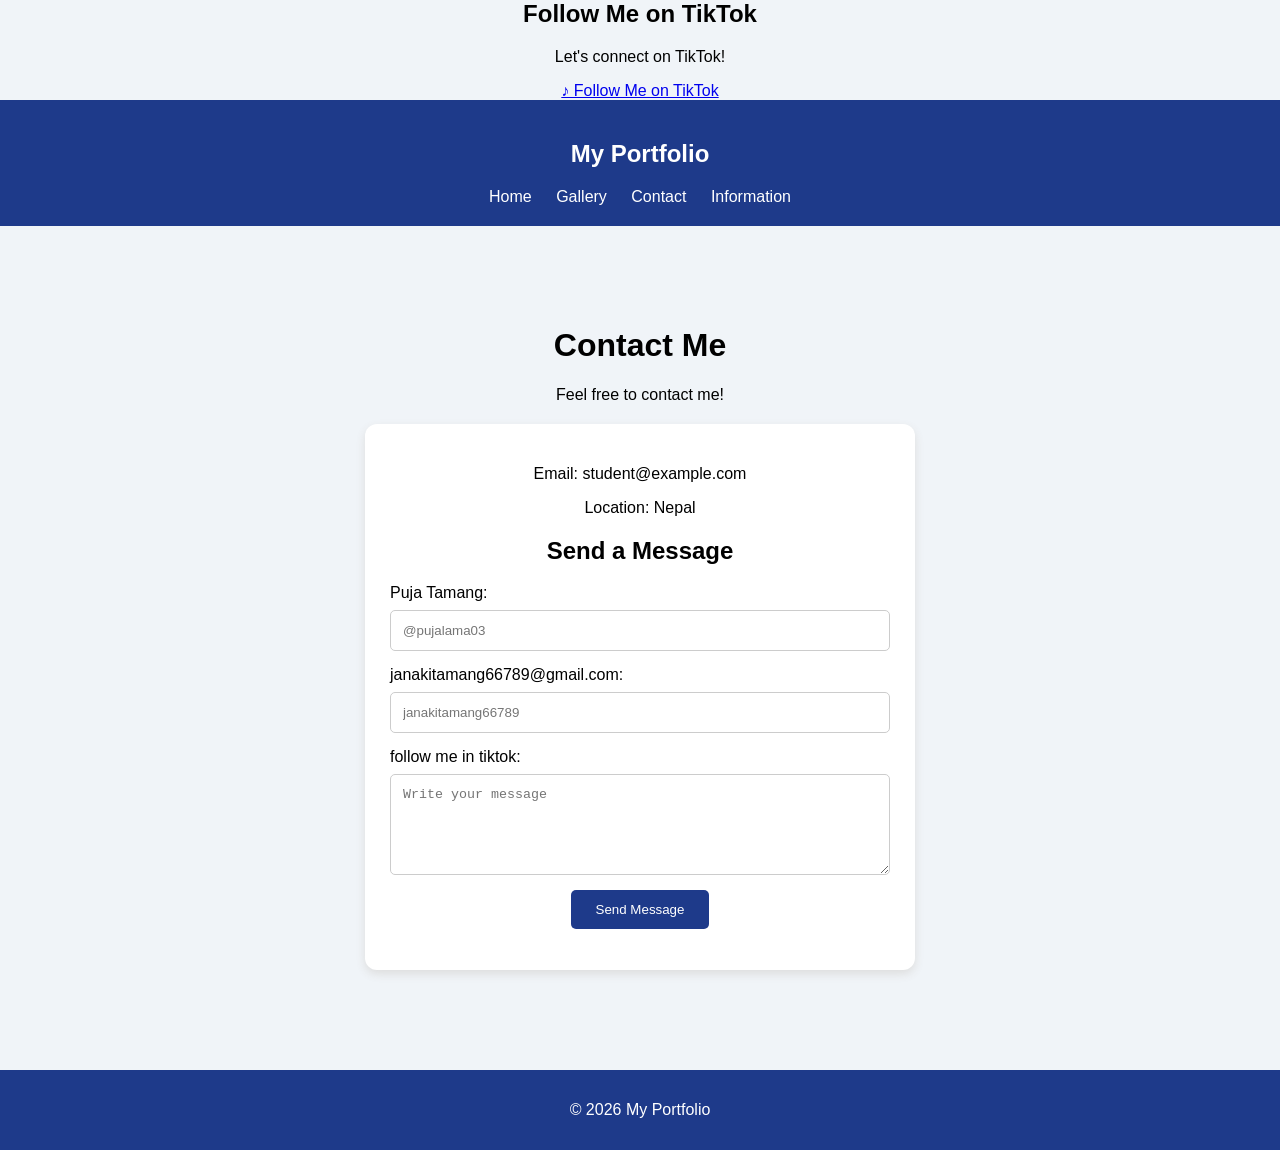
==== contact.html @ 9c74b2a9 "Add files via upload" ====
<h2>Follow Me on TikTok</h2>

<p>Let's connect on TikTok!</p>

<a class="tiktok-button"
   href="https://www.tiktok.com/@pujalama03"
   target="_blank"
   rel="noopener noreferrer">
    ♪ Follow Me on TikTok
</a><!DOCTYPE html>
<html lang="en">
<head>
    <meta charset="UTF-8">
    <meta name="viewport" content="width=device-width, initial-scale=1.0">
    <title>Contact - My Portfolio</title>
    <link rel="stylesheet" href="style.css">
</head>
<body>

<nav>
    <h2>My Portfolio</h2>
    <a href="index.html">Home</a>
    <a href="gallery.html">Gallery</a>
    <a href="contact.html">Contact</a>
    <a href="information.html">Information</a>
</nav>

<main>
    <h1>Contact Me</h1>
    <p>Feel free to contact me!</p>

    <div class="contact-box">
        <p>Email: student@example.com</p>
        <p>Location: Nepal</p>

        <h2>Send a Message</h2>

        <form>
            <label for="name">Puja Tamang:</label>
            <input type="text" id="@pujalama03"
                   placeholder="@pujalama03" required>

            <label for="email">janakitamang66789@gmail.com:</label>
            <input type="email" id="email"
                   placeholder="janakitamang66789" required>

            <label for="message">follow me in tiktok:</label>
            <textarea id="message" rows="5"
                      placeholder="Write your message"
                      required></textarea>

            <button type="submit">Send Message</button>
        </form>
    </div>
</main>

<footer>
    <p>&copy; 2026 My Portfolio</p>
</footer>

</body>
</html>
---- style.css ----
grid-template-columns: repeat(2, 1fr);
    gap: 20px;
    max-width: 800px;
    margin: 30px auto;
}

.gallery img {
    width: 100%;
    height: 220px;
    object-fit: cover;
    border-radius: 10px;
    box-shadow: 0 4px 8px #cccccc;
}

/* Contact Page */
.contact-box {
    background: white;
    max-width: 500px;
    margin: 20px auto;
    padding: 25px;
    border-radius: 12px;
    box-shadow: 0 4px 10px #dddddd;.tiktok-button {
    display: inline-block;
    background-color: #000000;
    color: #ffffff;
    padding: 14px 25px;
    text-decoration: none;
    border-radius: 8px;
    font-size: 16px;
    font-weight: bold;
    margin: 15px;
    border: 2px solid #ff0050;
    transition: 0.3s;
}

.tiktok-button:hover {
    background-color: #ff0050;
    color: white;
    transform: scale(1.05);
}
}

.contact-box label {
    display: block;
    text-align: left;
    margin-top: 15px;
}

.contact-box input,
.contact-box textarea {
    width: 100%;
    box-sizing: border-box;
    padding: 12px;
    margin-top: 8px;
    border: 1px solid #cccccc;
    border-radius: 5px;
}

.contact-box button {
    background: #1e3a8a;
    color: white;
    border: none;
    padding: 12px 25px;
    margin-top: 15px;
    border-radius: 5px;
    cursor: pointer;
}

.contact-box button:hover {
    background: #2563eb;
}

/* Information Page */
.info-box {
    background: white;
    max-width: 700px;
    margin: 20px auto;
    padding: 25px;
    border-radius: 12px;
    box-shadow: 0 4px 10px #dddddd;
}

.info-box h2 {
    color: #1e3a8a;
}

/* Mobile Responsive */
@media (max-width: 600px) {
    .gallery {
        grid-template-columns: 1fr;
    }

    main {
        padding: 30px 15px;
    }
}body {
    margin: 0;
    font-family: Arial, sans-serif;
    text-align: center;
    background-color: #f0f4f8;
}

nav {
    background-color: #1e3a8a;
    padding: 20px;
    color: white;
}

nav a {
    color: white;
    margin: 10px;
    text-decoration: none;
}

nav a:hover {
    text-decoration: underline;
}

main {
    padding: 80px 20px;
    min-height: 250px;
}

footer {
    background-color: #1e3a8a;
    color: white;
    padding: 15px;
}

@media (max-width: 600px) {
    nav a {
        display: inline-block;
        margin: 8px;
    }
}
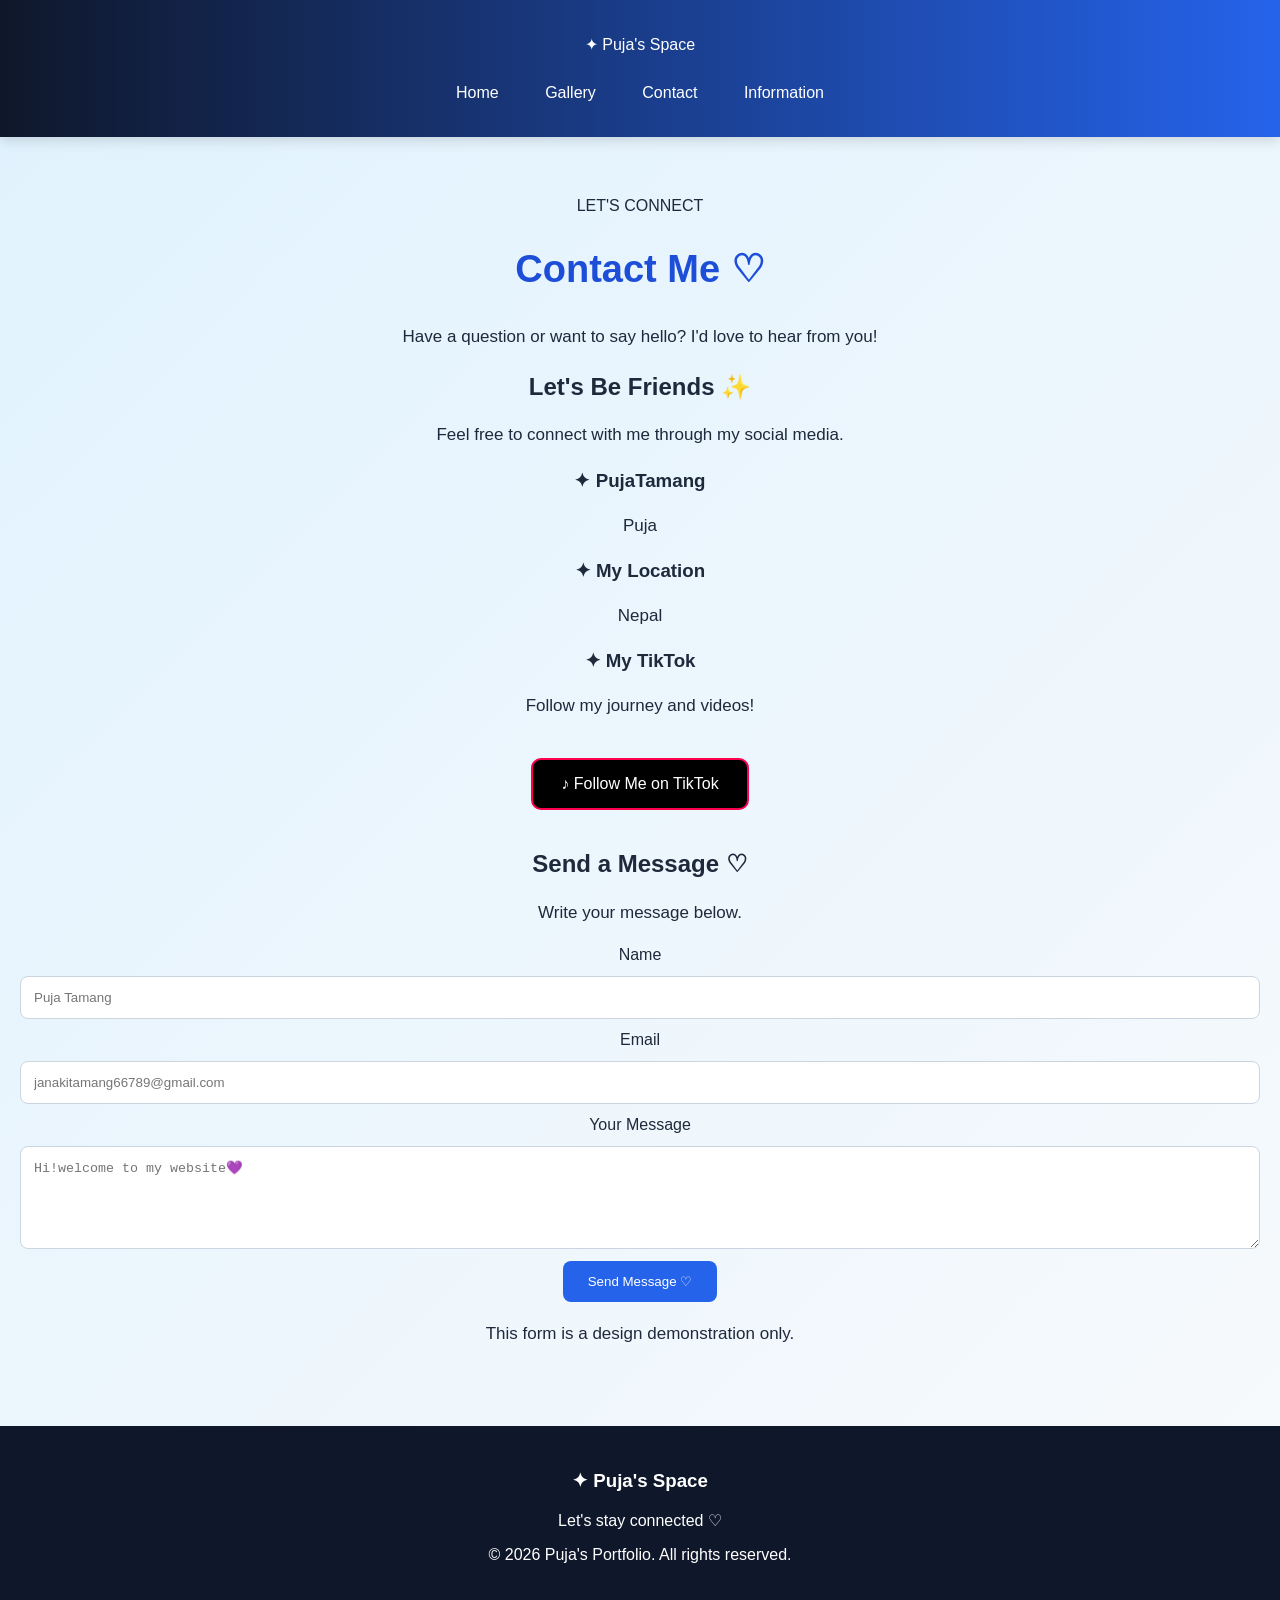
==== commit b5c1d36c: "Update contact.html" ====
--- a/contact.html
+++ b/contact.html
@@ -1,62 +1,104 @@
-<h2>Follow Me on TikTok</h2>
-
-<p>Let's connect on TikTok!</p>
-
-<a class="tiktok-button"
-   href="https://www.tiktok.com/@pujalama03"
-   target="_blank"
-   rel="noopener noreferrer">
-    ♪ Follow Me on TikTok
-</a><!DOCTYPE html>
+<!DOCTYPE html>
 <html lang="en">
 <head>
     <meta charset="UTF-8">
     <meta name="viewport" content="width=device-width, initial-scale=1.0">
-    <title>Contact - My Portfolio</title>
+    <title>Contact | Puja's Portfolio</title>
     <link rel="stylesheet" href="style.css">
 </head>
 <body>
 
-<nav>
-    <h2>My Portfolio</h2>
-    <a href="index.html">Home</a>
-    <a href="gallery.html">Gallery</a>
-    <a href="contact.html">Contact</a>
-    <a href="information.html">Information</a>
+<nav class="navbar">
+    <a class="logo" href="index.html">✦ Puja's Space</a>
+    <div class="nav-links">
+        <a href="index.html">Home</a>
+        <a href="gallery.html">Gallery</a>
+        <a class="active" href="contact.html">Contact</a>
+        <a href="information.html">Information</a>
+    </div>
 </nav>
 
 <main>
-    <h1>Contact Me</h1>
-    <p>Feel free to contact me!</p>
+    <section class="page-header">
+        <span class="eyebrow">LET'S CONNECT</span>
+        <h1>Contact Me ♡</h1>
+        <p>
+            Have a question or want to say hello?
+            I'd love to hear from you!
+        </p>
+    </section>
 
-    <div class="contact-box">
-        <p>Email: student@example.com</p>
-        <p>Location: Nepal</p>
+    <section class="section">
+        <div class="contact-layout">
 
-        <h2>Send a Message</h2>
+            <div class="contact-card">
+                <h2>Let's Be Friends ✨</h2>
+                <p>
+                    Feel free to connect with me
+                    through my social media.
+                </p>
 
-        <form>
-            <label for="name">Puja Tamang:</label>
-            <input type="text" id="@pujalama03"
-                   placeholder="@pujalama03" required>
+                <div class="detail">
+                    <h3>✦ PujaTamang</h3>
+                    <p>Puja</p>
+                </div>
 
-            <label for="email">janakitamang66789@gmail.com:</label>
-            <input type="email" id="email"
-                   placeholder="janakitamang66789" required>
+                <div class="detail">
+                    <h3>✦ My Location</h3>
+                    <p>Nepal</p>
+                </div>
 
-            <label for="message">follow me in tiktok:</label>
-            <textarea id="message" rows="5"
-                      placeholder="Write your message"
-                      required></textarea>
+                <div class="detail">
+                    <h3>✦ My TikTok</h3>
+                    <p>Follow my journey and videos!</p>
+                </div>
 
-            <button type="submit">Send Message</button>
-        </form>
-    </div>
+                <a class="tiktok-button"
+                   href="https://www.tiktok.com/@pujalama03"
+                   target="_blank"
+                   rel="noopener noreferrer">
+                    ♪ Follow Me on TikTok
+                </a>
+            </div>
+
+            <div class="contact-card">
+                <h2>Send a Message ♡</h2>
+                <p>Write your message below.</p>
+
+                <form>
+                    <label for="name">Name</label>
+                    <input type="text" id="name"
+                           placeholder="Puja Tamang"
+                           required>
+
+                    <label for="email">Email</label>
+                    <input type="email" id="email"
+                           placeholder="janakitamang66789@gmail.com"
+                           required>
+
+                    <label for="message">Your Message</label>
+                    <textarea id="message" rows="5"
+                              placeholder="Hi!welcome to my website💜"
+                              required></textarea>
+
+                    <button type="button" class="btn">
+                        Send Message ♡
+                    </button>
+                </form>
+
+                <p class="form-note">
+                    This form is a design demonstration only.
+                </p>
+            </div>
+        </div>
+    </section>
 </main>
 
 <footer>
-    <p>&copy; 2026 My Portfolio</p>
+    <h3>✦ Puja's Space</h3>
+    <p>Let's stay connected ♡</p>
+    <p>© 2026 Puja's Portfolio. All rights reserved.</p>
 </footer>
 
 </body>
-</html>+</html>
--- a/style.css
+++ b/style.css
@@ -1,87 +1,141 @@
- grid-template-columns: repeat(2, 1fr);
-    gap: 20px;
-    max-width: 800px;
-    margin: 30px auto;
+/* General Design */
+* {
+    box-sizing: border-box;
+}
+
+body {
+    margin: 0;
+    font-family: Arial, sans-serif;
+    background: linear-gradient(135deg, #e0f2fe, #f8fafc);
+    color: #1e293b;
+    text-align: center;
+}
+
+/* Navigation Bar */
+nav {
+    background: linear-gradient(90deg, #0f172a, #2563eb);
+    padding: 20px;
+    box-shadow: 0 4px 12px #0002;
+}
+
+nav h2 {
+    color: white;
+    font-size: 28px;
+}
+
+nav a {
+    display: inline-block;
+    color: white;
+    text-decoration: none;
+    padding: 10px 16px;
+    margin: 5px;
+    border-radius: 8px;
+    transition: 0.3s;
+}
+
+nav a:hover {
+    background: #38bdf8;
+    color: #0f172a;
+}
+
+/* Main Content */
+main {
+    min-height: 65vh;
+    padding: 60px 20px;
+}
+
+main h1 {
+    font-size: 38px;
+    color: #1d4ed8;
+}
+
+main p {
+    font-size: 17px;
+    line-height: 1.8;
+}
+
+/* Gallery */
+.gallery {
+    display: grid;
+    grid-template-columns: repeat(2, 1fr);
+    gap: 25px;
+    max-width: 900px;
+    margin: 35px auto;
 }
 
 .gallery img {
     width: 100%;
-    height: 220px;
-    object-fit: cover;
-    border-radius: 10px;
-    box-shadow: 0 4px 8px #cccccc;
-}
-
-/* Contact Page */
-.contact-box {
-    background: white;
-    max-width: 500px;
-    margin: 20px auto;
-    padding: 25px;
-    border-radius: 12px;
-    box-shadow: 0 4px 10px #dddddd;.tiktok-button {
-    display: inline-block;
-    background-color: #000000;
-    color: #ffffff;
-    padding: 14px 25px;
-    text-decoration: none;
-    border-radius: 8px;
-    font-size: 16px;
-    font-weight: bold;
-    margin: 15px;
-    border: 2px solid #ff0050;
+    height: auto;
+    object-fit: contain;
+    border-radius: 15px;
+    box-shadow: 0 8px 20px #0002;
     transition: 0.3s;
 }
 
-.tiktok-button:hover {
-    background-color: #ff0050;
-    color: white;
-    transform: scale(1.05);
-}
+.gallery img:hover {
+    transform: scale(1.04);
 }
 
-.contact-box label {
-    display: block;
-    text-align: left;
-    margin-top: 15px;
+/* Information Box */
+.info-box,
+.contact-box {
+    max-width: 700px;
+    margin: 30px auto;
+    background: white;
+    padding: 35px;
+    border-radius: 18px;
+    box-shadow: 0 8px 25px #0002;
 }
 
-.contact-box input,
-.contact-box textarea {
-    width: 100%;
-    box-sizing: border-box;
-    padding: 12px;
-    margin-top: 8px;
-    border: 1px solid #cccccc;
-    border-radius: 5px;
+.info-box h2 {
+    color: #2563eb;
 }
 
-.contact-box button {
-    background: #1e3a8a;
+/* Contact Form */
+input,
+textarea {
+    display: block;
+    width: 100%;
+    padding: 13px;
+    margin: 12px auto;
+    border: 1px solid #cbd5e1;
+    border-radius: 8px;
+}
+
+button {
+    background: #2563eb;
     color: white;
     border: none;
-    padding: 12px 25px;
-    margin-top: 15px;
-    border-radius: 5px;
+    padding: 13px 25px;
+    border-radius: 8px;
     cursor: pointer;
 }
 
-.contact-box button:hover {
-    background: #2563eb;
+button:hover {
+    background: #1d4ed8;
 }
 
-/* Information Page */
-.info-box {
-    background: white;
-    max-width: 700px;
-    margin: 20px auto;
-    padding: 25px;
-    border-radius: 12px;
-    box-shadow: 0 4px 10px #dddddd;
+/* TikTok Button */
+.tiktok-button {
+    display: inline-block;
+    background: #000;
+    color: white;
+    padding: 15px 28px;
+    border-radius: 10px;
+    text-decoration: none;
+    border: 2px solid #ff0050;
+    margin: 20px;
 }
 
-.info-box h2 {
-    color: #1e3a8a;
+.tiktok-button:hover {
+    background: #ff0050;
+}
+
+/* Footer */
+footer {
+    background: #0f172a;
+    color: white;
+    padding: 25px;
 }
 
 /* Mobile Responsive */
@@ -90,46 +144,11 @@
         grid-template-columns: 1fr;
     }
 
-    main {
-        padding: 30px 15px;
+    main h1 {
+        font-size: 28px;
     }
-}body {
-    margin: 0;
-    font-family: Arial, sans-serif;
-    text-align: center;
-    background-color: #f0f4f8;
+
+    nav a {
+        padding: 8px;
+    }
 }
-
-nav {
-    background-color: #1e3a8a;
-    padding: 20px;
-    color: white;
-}
-
-nav a {
-    color: white;
-    margin: 10px;
-    text-decoration: none;
-}
-
-nav a:hover {
-    text-decoration: underline;
-}
-
-main {
-    padding: 80px 20px;
-    min-height: 250px;
-}
-
-footer {
-    background-color: #1e3a8a;
-    color: white;
-    padding: 15px;
-}
-
-@media (max-width: 600px) {
-    nav a {
-        display: inline-block;
-        margin: 8px;
-    }
-}
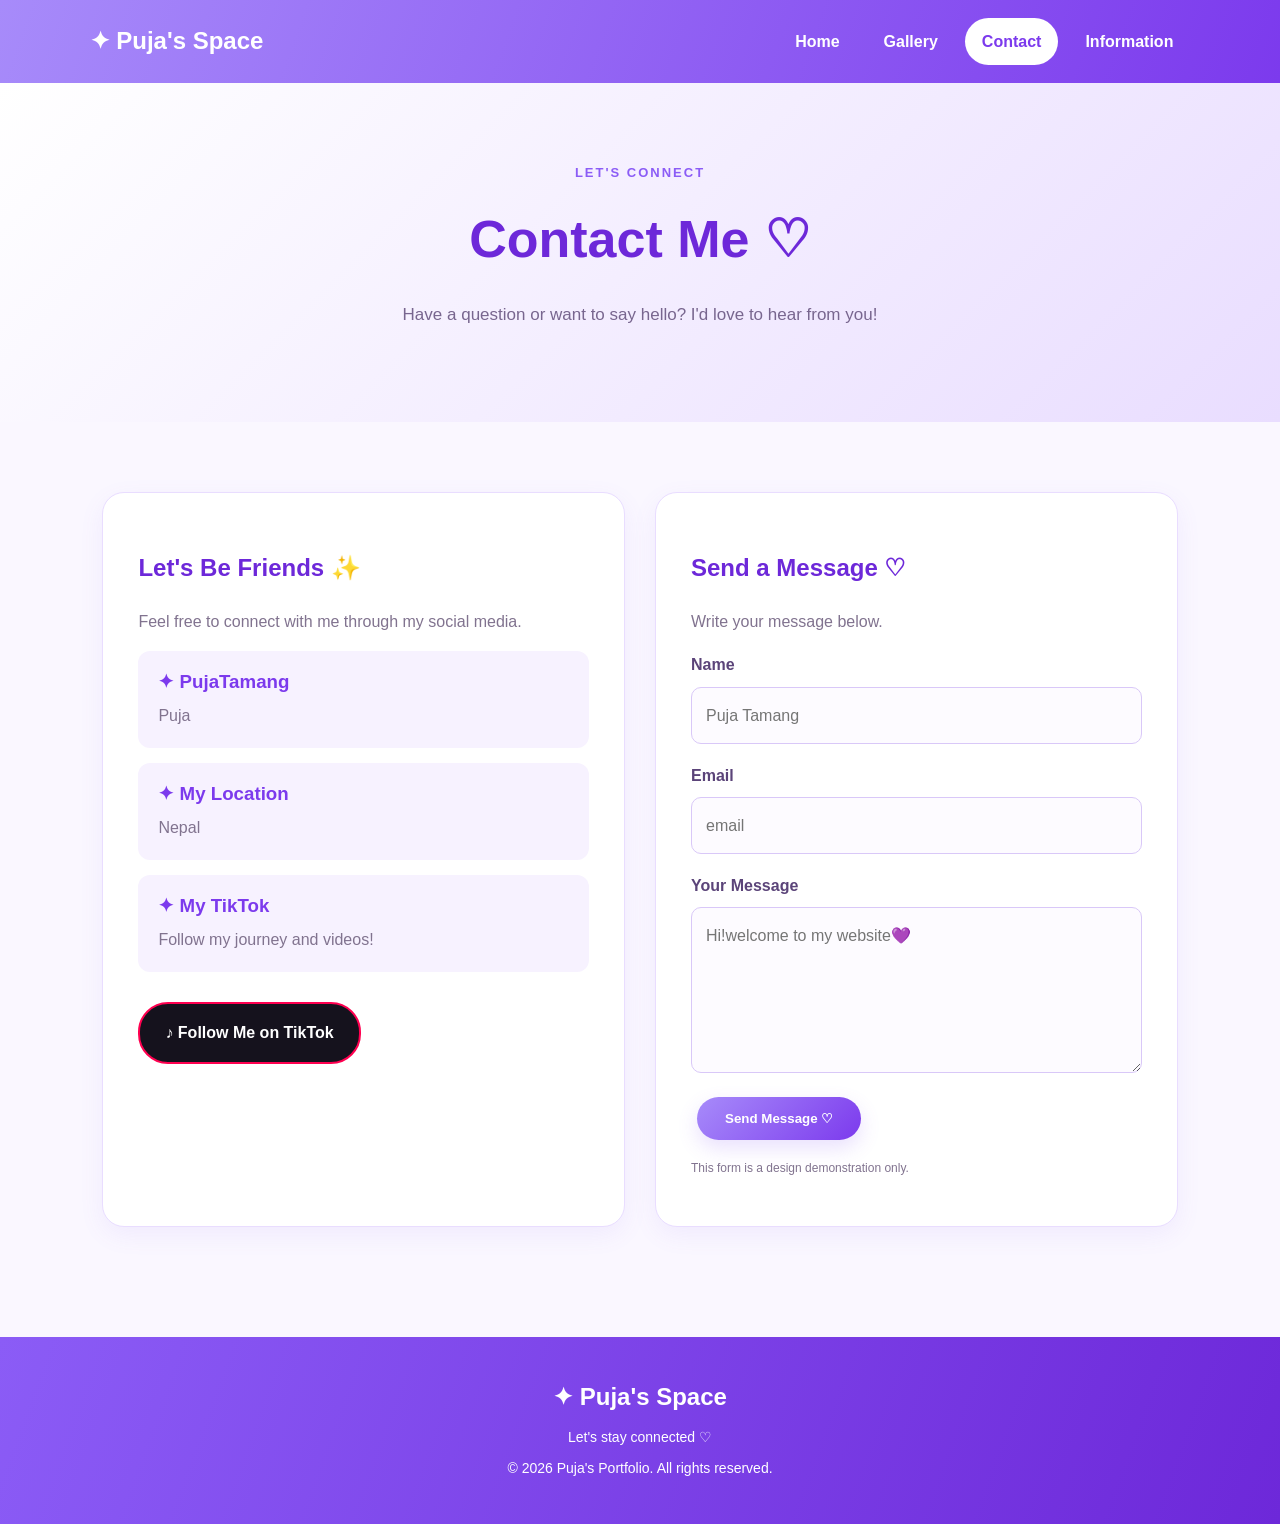
==== commit 527133e2: "Update contact.html" ====
--- a/contact.html
+++ b/contact.html
@@ -73,7 +73,7 @@
 
                     <label for="email">Email</label>
                     <input type="email" id="email"
-                           placeholder="janakitamang66789@gmail.com"
+                           placeholder="email"
                            required>
 
                     <label for="message">Your Message</label>
--- a/style.css
+++ b/style.css
@@ -1,154 +1,497 @@
-/* General Design */
+/* ===== GENERAL STYLE ===== */
 * {
     box-sizing: border-box;
 }
 
+html {
+    scroll-behavior: smooth;
+}
+
 body {
     margin: 0;
-    font-family: Arial, sans-serif;
-    background: linear-gradient(135deg, #e0f2fe, #f8fafc);
-    color: #1e293b;
-    text-align: center;
-}
-
-/* Navigation Bar */
-nav {
-    background: linear-gradient(90deg, #0f172a, #2563eb);
-    padding: 20px;
-    box-shadow: 0 4px 12px #0002;
-}
-
-nav h2 {
+    font-family: 'Segoe UI', Arial, sans-serif;
+    background: #faf7ff;
+    color: #35234f;
+    line-height: 1.7;
+}
+
+a {
+    text-decoration: none;
+}
+
+img {
+    max-width: 100%;
+}
+
+/* ===== NAVBAR ===== */
+.navbar {
+    background: linear-gradient(110deg, #a78bfa, #7c3aed);
+    padding: 18px 7%;
+    display: flex;
+    align-items: center;
+    justify-content: space-between;
+    gap: 20px;
+    box-shadow: 0 5px 20px #7c3aed25;
+}
+
+.logo {
+    font-size: 24px;
+    font-weight: 800;
     color: white;
-    font-size: 28px;
-}
-
-nav a {
+}
+
+.nav-links {
+    display: flex;
+    gap: 10px;
+    flex-wrap: wrap;
+}
+
+.nav-links a {
+    color: white;
+    padding: 10px 17px;
+    border-radius: 30px;
+    font-weight: 600;
+    transition: 0.3s;
+}
+
+.nav-links a:hover,
+.nav-links a.active {
+    background: white;
+    color: #7c3aed;
+}
+
+/* ===== HOME HERO ===== */
+.hero {
+    display: flex;
+    align-items: center;
+    justify-content: space-between;
+    gap: 50px;
+    padding: 95px 8%;
+    background: linear-gradient(135deg, #ffffff, #eee5ff);
+    min-height: 520px;
+}
+
+.hero-content {
+    flex: 1;
+}
+
+.eyebrow {
+    color: #8b5cf6;
+    font-size: 13px;
+    font-weight: 800;
+    letter-spacing: 2px;
+}
+
+.hero h1 {
+    font-size: clamp(38px, 5vw, 64px);
+    line-height: 1.2;
+    margin: 20px 0;
+    color: #332052;
+}
+
+.hero h1 span {
+    color: #8b5cf6;
+}
+
+.hero p {
+    font-size: 18px;
+    color: #74658c;
+    max-width: 540px;
+    margin-bottom: 30px;
+}
+
+.hero-photo {
+    flex: 0 1 340px;
+    text-align: center;
+}
+
+.hero-photo img {
+    width: 320px;
+    height: 320px;
+    object-fit: contain;
+    background: white;
+    border: 9px solid #d8b4fe;
+    border-radius: 50%;
+    box-shadow: 0 15px 40px #7c3aed30;
+}
+
+/* ===== BUTTONS ===== */
+.btn {
     display: inline-block;
+    background: linear-gradient(135deg, #a78bfa, #7c3aed);
     color: white;
-    text-decoration: none;
-    padding: 10px 16px;
-    margin: 5px;
-    border-radius: 8px;
+    padding: 14px 28px;
+    border-radius: 30px;
+    font-weight: 700;
+    border: none;
+    cursor: pointer;
+    margin: 6px;
+    box-shadow: 0 8px 20px #8b5cf630;
     transition: 0.3s;
 }
 
-nav a:hover {
-    background: #38bdf8;
-    color: #0f172a;
-}
-
-/* Main Content */
-main {
-    min-height: 65vh;
-    padding: 60px 20px;
-}
-
-main h1 {
-    font-size: 38px;
-    color: #1d4ed8;
-}
-
-main p {
+.btn:hover {
+    transform: translateY(-3px);
+    box-shadow: 0 12px 25px #8b5cf650;
+}
+
+.btn-light {
+    background: white;
+    color: #7c3aed;
+    border: 1px solid #ddd0ff;
+}
+
+/* ===== SECTIONS ===== */
+.section {
+    padding: 70px 8%;
+    max-width: 1400px;
+    margin: auto;
+}
+
+.section-title {
+    text-align: center;
+    font-size: clamp(28px, 4vw, 40px);
+    color: #6d28d9;
+    margin: 15px 0;
+}
+
+.section-subtitle {
+    text-align: center;
+    color: #8a7a9f;
+    margin-bottom: 40px;
+}
+
+/* ===== CARDS ===== */
+.cards {
+    display: grid;
+    grid-template-columns: repeat(3, 1fr);
+    gap: 25px;
+    margin-top: 35px;
+}
+
+.card {
+    display: block;
+    background: white;
+    border: 1px solid #e9ddff;
+    padding: 35px 25px;
+    border-radius: 22px;
+    box-shadow: 0 8px 25px #8b5cf612;
+    text-align: center;
+    color: #44335d;
+    transition: 0.3s;
+}
+
+.card:hover {
+    transform: translateY(-8px);
+    box-shadow: 0 15px 35px #8b5cf625;
+}
+
+.card-icon {
+    width: 65px;
+    height: 65px;
+    display: grid;
+    place-items: center;
+    margin: auto;
+    background: #f1e8ff;
+    color: #7c3aed;
+    font-size: 30px;
+    border-radius: 18px;
+}
+
+.card h3 {
+    color: #6d28d9;
+    font-size: 22px;
+}
+
+.card p {
+    color: #81738f;
+}
+
+.card span {
+    color: #7c3aed;
+    font-weight: bold;
+}
+
+/* ===== QUOTE BOX ===== */
+.quote-box {
+    background: linear-gradient(135deg, #eee5ff, #ffffff);
+    text-align: center;
+    padding: 55px 25px;
+    border-radius: 25px;
+    margin: 55px auto 10px;
+    border: 1px solid #e4d4ff;
+    max-width: 1000px;
+}
+
+.quote-box h2 {
+    color: #6d28d9;
+    font-size: 30px;
+}
+
+.quote-box p {
+    color: #76658e;
+    font-size: 18px;
+}
+
+/* ===== PAGE HEADER ===== */
+.page-header {
+    text-align: center;
+    background: linear-gradient(135deg, #ffffff, #e9ddff);
+    padding: 75px 20px;
+}
+
+.page-header h1 {
+    font-size: clamp(35px, 5vw, 52px);
+    color: #6d28d9;
+    margin: 10px 0;
+}
+
+.page-header p {
+    color: #78668f;
     font-size: 17px;
-    line-height: 1.8;
-}
-
-/* Gallery */
+}
+
+/* ===== GALLERY ===== */
 .gallery {
     display: grid;
-    grid-template-columns: repeat(2, 1fr);
-    gap: 25px;
-    max-width: 900px;
-    margin: 35px auto;
-}
-
-.gallery img {
+    grid-template-columns: repeat(2, minmax(0, 1fr));
+    gap: 30px;
+    align-items: start;
+}
+
+.photo-card {
+    background: white;
+    padding: 15px;
+    border: 1px solid #e9ddff;
+    border-radius: 20px;
+    box-shadow: 0 8px 25px #8b5cf618;
+    text-align: center;
+    transition: 0.3s;
+}
+
+.photo-card:hover {
+    transform: translateY(-5px);
+}
+
+.gallery img,
+.photo-card img {
+    display: block;
     width: 100%;
     height: auto;
     object-fit: contain;
-    border-radius: 15px;
-    box-shadow: 0 8px 20px #0002;
-    transition: 0.3s;
-}
-
-.gallery img:hover {
-    transform: scale(1.04);
-}
-
-/* Information Box */
-.info-box,
-.contact-box {
-    max-width: 700px;
-    margin: 30px auto;
-    background: white;
+    border-radius: 12px;
+}
+
+.photo-card p {
+    font-weight: 700;
+    color: #7c3aed;
+    margin: 15px 0 5px;
+}
+
+/* ===== ABOUT PAGE ===== */
+.about-card {
+    display: flex;
+    align-items: center;
+    gap: 45px;
     padding: 35px;
-    border-radius: 18px;
-    box-shadow: 0 8px 25px #0002;
-}
-
-.info-box h2 {
-    color: #2563eb;
-}
-
-/* Contact Form */
-input,
-textarea {
+    background: white;
+    border-radius: 25px;
+    border: 1px solid #e9ddff;
+    margin-bottom: 60px;
+    box-shadow: 0 8px 25px #8b5cf615;
+}
+
+.about-photo {
+    flex: 0 0 250px;
+}
+
+.about-photo img {
+    width: 100%;
+    height: auto;
+    border-radius: 20px;
+}
+
+.about-text h2 {
+    font-size: 35px;
+    color: #6d28d9;
+}
+
+.about-text p {
+    color: #74658c;
+}
+
+/* ===== CONTACT PAGE ===== */
+.contact-layout {
+    display: grid;
+    grid-template-columns: 1fr 1fr;
+    gap: 30px;
+}
+
+.contact-card {
+    background: white;
+    border: 1px solid #e9ddff;
+    border-radius: 22px;
+    padding: 35px;
+    box-shadow: 0 8px 25px #8b5cf615;
+}
+
+.contact-card h2 {
+    color: #6d28d9;
+}
+
+.contact-card p {
+    color: #81738f;
+}
+
+.detail {
+    background: #f7f2ff;
+    padding: 15px 20px;
+    margin: 15px 0;
+    border-radius: 12px;
+}
+
+.detail h3 {
+    color: #7c3aed;
+    margin: 0;
+}
+
+.detail p {
+    margin: 4px 0;
+}
+
+.contact-card label {
+    display: block;
+    color: #5b4479;
+    font-weight: 600;
+    margin-top: 15px;
+}
+
+.contact-card input,
+.contact-card textarea {
     display: block;
     width: 100%;
-    padding: 13px;
-    margin: 12px auto;
-    border: 1px solid #cbd5e1;
-    border-radius: 8px;
-}
-
-button {
-    background: #2563eb;
-    color: white;
-    border: none;
-    padding: 13px 25px;
-    border-radius: 8px;
-    cursor: pointer;
-}
-
-button:hover {
-    background: #1d4ed8;
-}
-
-/* TikTok Button */
+    padding: 14px;
+    margin: 8px 0 18px;
+    border: 1px solid #d9c8f8;
+    border-radius: 10px;
+    font: inherit;
+    background: #fdfbff;
+}
+
+.contact-card input:focus,
+.contact-card textarea:focus {
+    outline: 2px solid #a78bfa;
+}
+
+.form-note {
+    font-size: 12px;
+}
+
 .tiktok-button {
     display: inline-block;
-    background: #000;
+    background: #15121d;
     color: white;
-    padding: 15px 28px;
-    border-radius: 10px;
-    text-decoration: none;
+    padding: 15px 25px;
+    border-radius: 30px;
+    font-weight: 700;
+    margin-top: 15px;
     border: 2px solid #ff0050;
-    margin: 20px;
+    transition: 0.3s;
 }
 
 .tiktok-button:hover {
     background: #ff0050;
-}
-
-/* Footer */
+    transform: translateY(-3px);
+}
+
+/* ===== FOOTER ===== */
 footer {
-    background: #0f172a;
+    background: linear-gradient(110deg, #8b5cf6, #6d28d9);
+    text-align: center;
+    padding: 35px 20px;
     color: white;
-    padding: 25px;
-}
-
-/* Mobile Responsive */
+    margin-top: 40px;
+}
+
+footer h3 {
+    font-size: 24px;
+    margin: 5px;
+}
+
+footer p {
+    font-size: 14px;
+    margin: 8px;
+}
+
+/* ===== RESPONSIVE DESIGN ===== */
+@media (max-width: 800px) {
+    .navbar {
+        flex-direction: column;
+        text-align: center;
+    }
+
+    .nav-links {
+        justify-content: center;
+    }
+
+    .hero {
+        flex-direction: column-reverse;
+        text-align: center;
+        padding: 55px 6%;
+    }
+
+    .hero p {
+        margin-left: auto;
+        margin-right: auto;
+    }
+
+    .hero-photo img {
+        width: 240px;
+        height: 240px;
+    }
+
+    .hero-photo {
+        flex: auto;
+    }
+
+    .cards {
+        grid-template-columns: 1fr;
+    }
+
+    .contact-layout {
+        grid-template-columns: 1fr;
+    }
+
+    .about-card {
+        flex-direction: column;
+        text-align: center;
+    }
+
+    .about-photo {
+        flex: auto;
+        max-width: 280px;
+    }
+}
+
 @media (max-width: 600px) {
     .gallery {
         grid-template-columns: 1fr;
     }
 
-    main h1 {
-        font-size: 28px;
-    }
-
-    nav a {
-        padding: 8px;
-    }
-}
+    .section {
+        padding: 40px 5%;
+    }
+
+    .nav-links a {
+        padding: 8px 10px;
+        font-size: 13px;
+    }
+
+    .hero h1 {
+        font-size: 38px;
+    }
+
+    .contact-card {
+        padding: 22px;
+    }
+}
